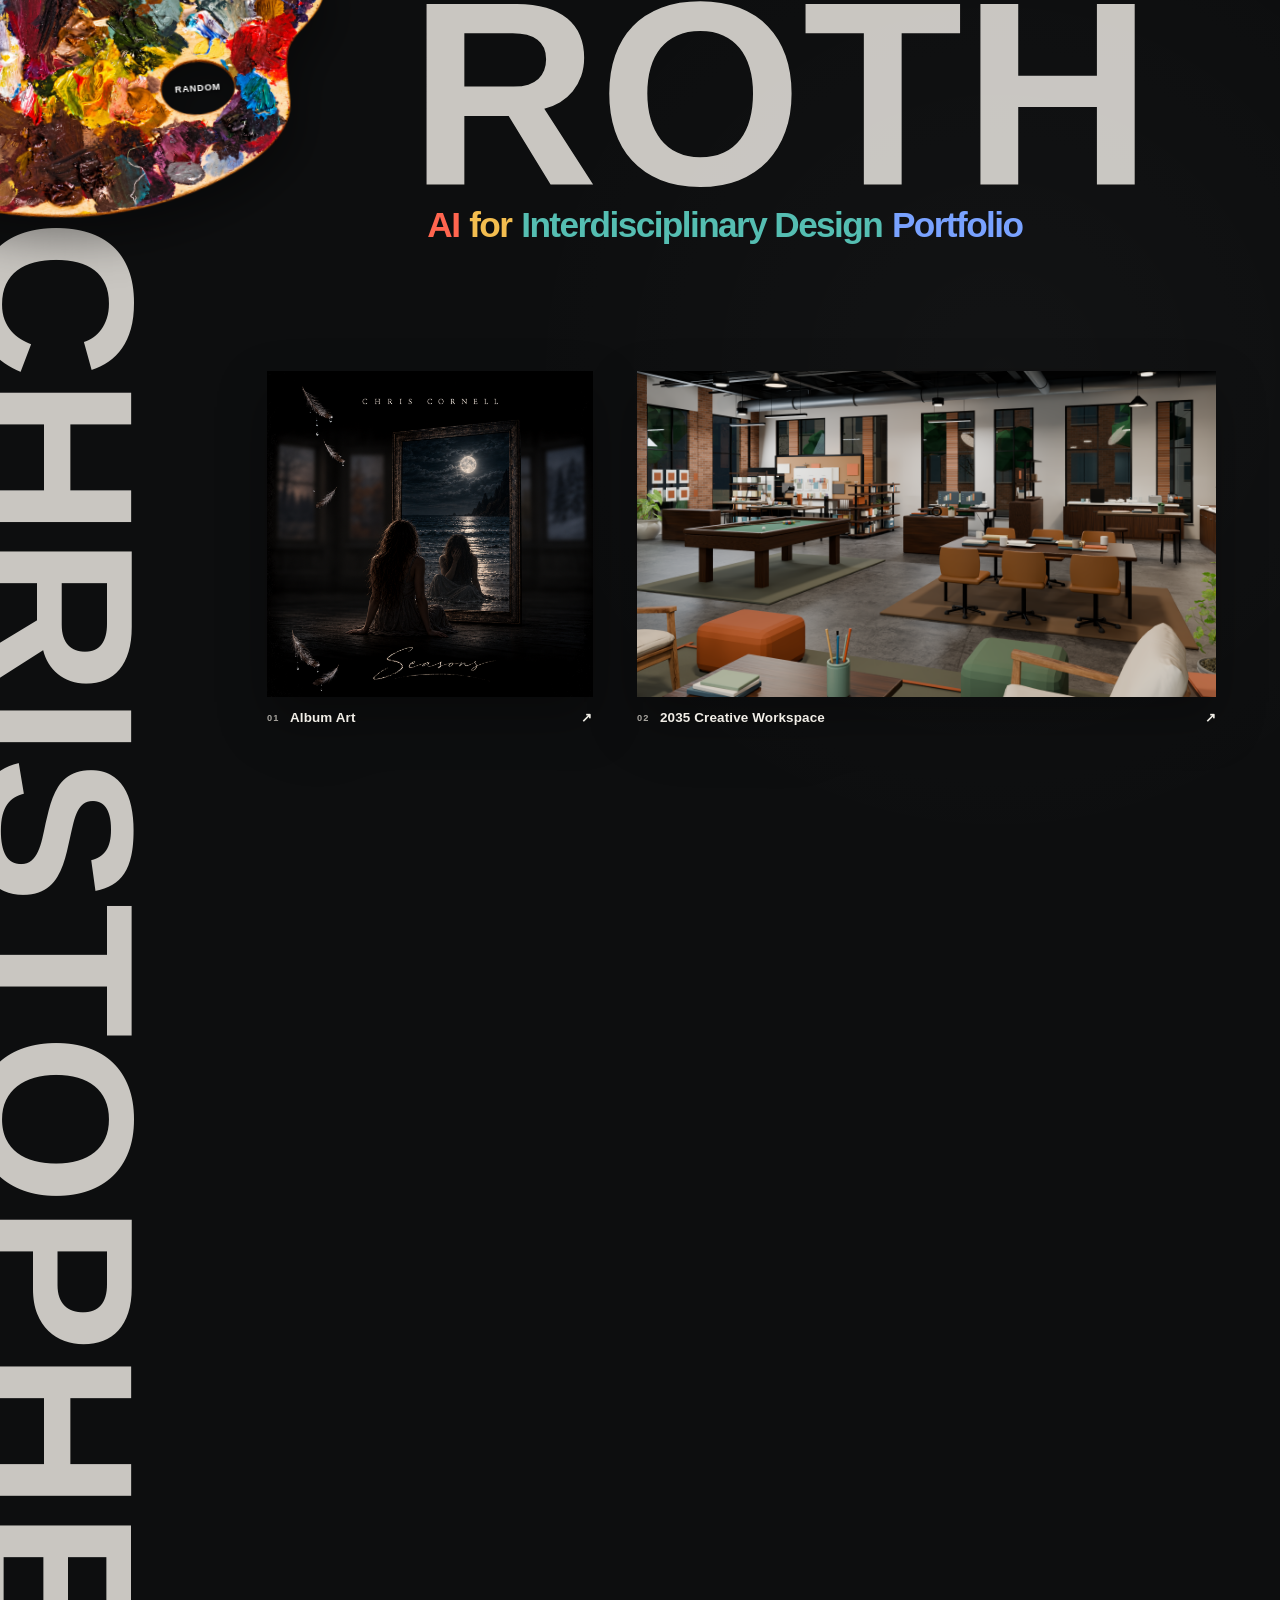
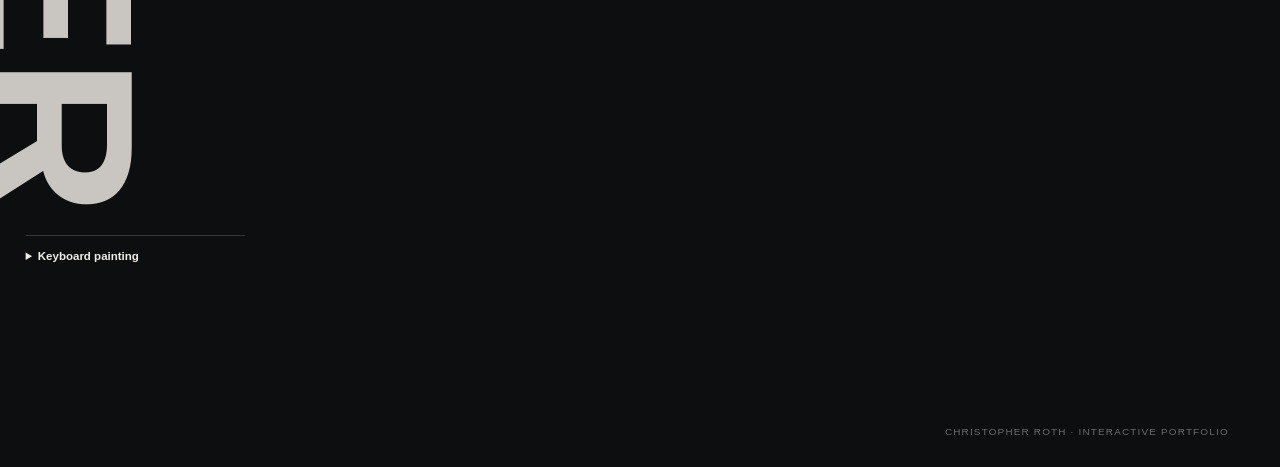
==== index.html @ c1230e6c "Publish AI interdisciplinary design portfolio" ====
<!doctype html>
<html lang="en">
<head>
  <meta charset="utf-8">
  <meta name="viewport" content="width=device-width, initial-scale=1">
  <meta name="description" content="AI for Interdisciplinary Design Portfolio — an interactive portfolio by Christopher Roth.">
  <title>AI for Interdisciplinary Design Portfolio</title>
  <link rel="stylesheet" href="css/style.css">
</head>
<body class="home-page home-redesign">
  <a class="skip-link" href="#main-content">Skip to main content</a>

  <main id="main-content" class="home-composition">
    <section class="painting-stage" aria-labelledby="page-title">
      <canvas id="paint-canvas" width="1440" height="960" tabindex="-1" aria-hidden="true"></canvas>
      <div
        id="paint-surface"
        class="paint-hit-region"
        tabindex="0"
        role="application"
        aria-label="Unified painting surface for ROTH and CHRISTOPHER"
        aria-describedby="paint-instructions"
      ></div>

      <aside class="corner-palette" aria-labelledby="palette-title">
        <h2 class="sr-only" id="palette-title">Artist's palette</h2>
        <div class="palette-board" role="group" aria-label="Sample a paint color directly from the palette photograph">
          <img class="palette-photo" src="assets/palette/photographic-palette.png" width="1536" height="1024" alt="Paint-covered artist's palette used as an interactive color picker" role="button" tabindex="0" aria-label="Click a painted area to select its exact RGB color">
          <span class="palette-sample-marker" aria-hidden="true"></span>
          <button class="random-paint palette-random-hit" type="button" data-color="random" aria-label="Random paint color, key R" aria-pressed="false"><span aria-hidden="true">Random</span></button>
        </div>
      </aside>

      <h1 id="page-title" class="composition-title">
        <span class="title-ai">AI</span>
        <span class="title-for">for</span>
        <span class="title-discipline">Interdisciplinary Design</span>
        <span class="title-portfolio">Portfolio</span>
      </h1>

      <div class="home-content">
        <nav class="home-projects" aria-label="Portfolio projects">
          <a class="home-project album-project tilt-card" href="album.html">
            <span class="home-project-image album-image">
              <img src="aLbum_cover.png" width="1254" height="1254" alt="Seasons of Solitude album cover showing a solitary figure facing a moonlit reflection">
            </span>
            <span class="home-project-label"><small>01</small> Album Art <i aria-hidden="true">↗</i></span>
          </a>

          <a class="home-project workspace-project tilt-card" href="workspace.html">
            <span class="home-project-image workspace-image">
              <img src="wOrkspace_Commons.png" width="2560" height="1440" alt="Rendering of an adaptable 2035 creative workspace commons" loading="lazy">
            </span>
            <span class="home-project-label"><small>02</small> 2035 Creative Workspace <i aria-hidden="true">↗</i></span>
          </a>
        </nav>

      </div>

      <details class="shortcut-guide name-shortcut-guide" id="paint-instructions">
        <summary>Keyboard painting</summary>
        <p>Click the palette photograph to sample its exact color. Focus the painting area, use the arrows to move, Space or Enter to splatter, and Shift + Arrow to brush. R selects Random; [ and ] change size; Delete resets; Escape exits.</p>
      </details>

      <p id="paint-status" class="sr-only" aria-live="polite"></p>
      <p class="home-credit">Christopher Roth · Interactive portfolio</p>
    </section>
  </main>

  <script src="js/palette-color-map.js" defer></script>
  <script src="js/painting.js" defer></script>
  <script src="js/main.js" defer></script>
</body>
</html>
---- css/style.css ----
:root {
  color-scheme: dark;
  --bg: #0f1011;
  --surface: #17191b;
  --surface-soft: #1e2022;
  --ink: #f1eee7;
  --muted: #a6a39d;
  --line: rgba(241, 238, 231, 0.18);
  --accent: #d6a86a;
  --focus: #ffd166;
  --coral: #ff654f;
  --gold: #f3bd4f;
  --teal: #55beb2;
  --blue: #79a2ff;
  --wrap: min(1440px, calc(100% - 64px));
  --serif: Georgia, "Times New Roman", serif;
  --sans: Inter, "Helvetica Neue", Helvetica, Arial, sans-serif;
}

*,
*::before,
*::after {
  box-sizing: border-box;
}

html {
  background: var(--bg);
  scroll-behavior: smooth;
}

body {
  min-width: 0;
  margin: 0;
  overflow-x: hidden;
  background:
    radial-gradient(circle at 88% -10%, rgba(170, 113, 59, 0.12), transparent 31rem),
    var(--bg);
  color: var(--ink);
  font-family: var(--sans);
  font-size: 16px;
  line-height: 1.55;
  text-rendering: optimizeLegibility;
}

img,
video,
canvas {
  display: block;
  max-width: 100%;
}

button,
input {
  font: inherit;
}

button,
a {
  -webkit-tap-highlight-color: transparent;
}

a {
  color: inherit;
  text-decoration: none;
}

p,
h1,
h2,
figure {
  margin-top: 0;
}

button:focus-visible,
a:focus-visible,
input:focus-visible,
canvas:focus-visible,
summary:focus-visible {
  outline: 3px solid var(--focus);
  outline-offset: 4px;
}

.wrap {
  width: var(--wrap);
  margin-inline: auto;
}

.sr-only {
  position: absolute !important;
  width: 1px !important;
  height: 1px !important;
  padding: 0 !important;
  margin: -1px !important;
  overflow: hidden !important;
  clip: rect(0, 0, 0, 0) !important;
  white-space: nowrap !important;
  border: 0 !important;
}

.skip-link {
  position: fixed;
  z-index: 100;
  top: 1rem;
  left: 1rem;
  padding: 0.7rem 1rem;
  transform: translateY(-180%);
  background: var(--ink);
  color: var(--bg);
  font-weight: 800;
}

.skip-link:focus {
  transform: translateY(0);
}

.site-header {
  min-height: 92px;
  display: flex;
  align-items: center;
  justify-content: space-between;
  gap: 1.5rem;
  border-bottom: 1px solid var(--line);
}

.site-mark,
.palette-home {
  display: inline-flex;
  align-items: center;
  gap: 0.8rem;
  font-size: 0.75rem;
  font-weight: 750;
  letter-spacing: 0.12em;
  text-transform: uppercase;
}

.site-mark-dot {
  width: 0.7rem;
  height: 0.7rem;
  border-radius: 50%;
  background: var(--accent);
  box-shadow: 0 0 0 4px rgba(214, 168, 106, 0.12);
}

.header-note {
  color: var(--muted);
  font-size: 0.72rem;
  letter-spacing: 0.12em;
  text-transform: uppercase;
}

.eyebrow {
  margin-bottom: 0.9rem;
  color: var(--accent);
  font-size: 0.72rem;
  font-weight: 800;
  letter-spacing: 0.18em;
  text-transform: uppercase;
}

.hero {
  padding-block: clamp(4.5rem, 9vw, 9rem) clamp(6rem, 11vw, 10rem);
}

.hero-intro {
  max-width: 980px;
  margin-bottom: clamp(4rem, 8vw, 7rem);
}

.hero h1,
.project-intro h1 {
  margin-bottom: 1.5rem;
  font-size: clamp(2.75rem, 7vw, 7.6rem);
  font-weight: 800;
  letter-spacing: -0.065em;
  line-height: 0.89;
}

.hero h1 br {
  display: block;
}

.hero-copy {
  max-width: 42rem;
  margin-bottom: 0;
  color: var(--muted);
  font-size: clamp(1rem, 1.5vw, 1.25rem);
}

.paint-shell {
  display: grid;
  grid-template-columns: minmax(0, 1fr) minmax(280px, 340px);
  gap: clamp(2.5rem, 5vw, 6rem);
  align-items: start;
}

.paint-column,
.palette-panel {
  min-width: 0;
}

.paint-frame {
  position: relative;
  overflow: hidden;
  border: 1px solid var(--line);
  background: #111315;
  box-shadow: 0 30px 70px rgba(0, 0, 0, 0.24);
}

#paint-canvas {
  width: 100%;
  height: clamp(430px, 54vw, 720px);
  cursor: crosshair;
  touch-action: none;
}

.canvas-cue {
  position: absolute;
  right: 1rem;
  bottom: 0.8rem;
  color: rgba(241, 238, 231, 0.48);
  font-size: 0.62rem;
  font-weight: 700;
  letter-spacing: 0.16em;
  pointer-events: none;
  text-transform: uppercase;
}

.painting-controls {
  display: flex;
  flex-wrap: wrap;
  align-items: center;
  justify-content: space-between;
  gap: 0.85rem 1.25rem;
  padding: 1rem 0;
  border-bottom: 1px solid var(--line);
}

.tool-group,
.action-group {
  display: flex;
  flex-wrap: wrap;
  gap: 0.5rem;
}

.control-button,
.text-button,
.save-button {
  min-height: 42px;
  border: 1px solid var(--line);
  border-radius: 999px;
  padding: 0.55rem 1rem;
  background: transparent;
  color: var(--ink);
  cursor: pointer;
  font-size: 0.74rem;
  font-weight: 760;
  letter-spacing: 0.07em;
  text-transform: uppercase;
  transition: background-color 180ms ease, color 180ms ease, border-color 180ms ease, transform 180ms ease;
}

.control-button:hover,
.control-button.is-active,
.save-button {
  border-color: var(--ink);
  background: var(--ink);
  color: var(--bg);
}

.text-button:hover,
.save-button:hover {
  transform: translateY(-1px);
}

.size-control {
  display: grid;
  grid-template-columns: auto minmax(80px, 130px) 2ch;
  gap: 0.65rem;
  align-items: center;
  color: var(--muted);
  font-size: 0.75rem;
  font-weight: 700;
  letter-spacing: 0.08em;
  text-transform: uppercase;
}

.size-control input {
  width: 100%;
  accent-color: var(--accent);
}

.size-control output {
  color: var(--ink);
  font-variant-numeric: tabular-nums;
}

.shortcut-guide {
  margin-top: 1rem;
  color: var(--muted);
  font-size: 0.82rem;
}

.shortcut-guide summary {
  width: fit-content;
  color: var(--ink);
  cursor: pointer;
  font-weight: 700;
}

.shortcut-guide p {
  max-width: 58rem;
  margin: 0.75rem 0 0;
}

.palette-panel {
  position: sticky;
  top: 1.5rem;
}

.palette-heading h2,
.section-heading h2 {
  margin-bottom: 1.6rem;
  font-size: clamp(1.65rem, 3vw, 3rem);
  letter-spacing: -0.04em;
  line-height: 1;
}

.palette-board {
  position: relative;
  width: min(100%, 330px);
  aspect-ratio: 1.28;
  isolation: isolate;
  overflow: hidden;
  border: 1px solid rgba(255, 255, 255, 0.08);
  border-radius: 45% 52% 48% 42% / 52% 48% 57% 43%;
  background:
    radial-gradient(circle at 35% 25%, rgba(255, 255, 255, 0.16), transparent 32%),
    repeating-linear-gradient(19deg, rgba(55, 31, 13, 0.1) 0 1px, transparent 1px 8px),
    linear-gradient(135deg, #ad7645, #6f4325 72%);
  box-shadow: inset -18px -20px 38px rgba(40, 18, 5, 0.38), 0 28px 60px rgba(0, 0, 0, 0.28);
  transform: rotate(-2deg);
}

.palette-board::after {
  content: "";
  position: absolute;
  z-index: -1;
  inset: 0;
  background: linear-gradient(110deg, transparent 28%, rgba(255, 255, 255, 0.055) 42%, transparent 57%);
}

.palette-hole {
  position: absolute;
  top: 12%;
  left: 10%;
  width: 18%;
  aspect-ratio: 0.78;
  border: 4px solid rgba(52, 27, 11, 0.48);
  border-radius: 50%;
  background: var(--bg);
  box-shadow: inset 6px 5px 10px rgba(0, 0, 0, 0.54);
}

.paint-blob {
  position: absolute;
  top: var(--y);
  left: var(--x);
  width: 42px;
  height: 33px;
  transform: translate(-50%, -50%) rotate(-5deg);
  border: 2px solid transparent;
  border-radius: 52% 44% 48% 42%;
  background:
    radial-gradient(circle at 38% 28%, rgba(255, 255, 255, 0.48), transparent 24%),
    var(--paint);
  box-shadow: inset -5px -5px 8px rgba(0, 0, 0, 0.24), 0 6px 10px rgba(0, 0, 0, 0.22);
  cursor: pointer;
  transition: transform 150ms ease, border-color 150ms ease, box-shadow 150ms ease;
}

.paint-blob:nth-of-type(even) {
  transform: translate(-50%, -50%) rotate(8deg);
}

.paint-blob:hover,
.paint-blob.is-active {
  transform: translate(-50%, -50%) rotate(0) scale(1.16);
  border-color: var(--ink);
  box-shadow: 0 0 0 3px rgba(15, 16, 17, 0.74), 0 8px 14px rgba(0, 0, 0, 0.3);
}

.random-paint {
  position: absolute;
  left: 48%;
  top: 47%;
  display: flex;
  align-items: center;
  gap: 0.45rem;
  border: 1px solid rgba(255, 255, 255, 0.32);
  border-radius: 999px;
  padding: 0.5rem 0.7rem;
  background: rgba(19, 14, 10, 0.42);
  color: #fff8eb;
  cursor: pointer;
  font-size: 0.64rem;
  font-weight: 800;
  letter-spacing: 0.1em;
  text-transform: uppercase;
}

.random-paint span {
  width: 0.85rem;
  height: 0.85rem;
  border-radius: 50%;
  background: conic-gradient(#ef476f, #ffd166, #79c267, #4da3ff, #9b6ee8, #ef476f);
}

.random-paint.is-active {
  outline: 2px solid var(--ink);
  outline-offset: 3px;
}

.palette-caption {
  max-width: 310px;
  margin: 1.35rem 0 0;
  color: var(--muted);
  font-size: 0.78rem;
}

.projects {
  padding-bottom: clamp(7rem, 12vw, 12rem);
}

.section-heading {
  max-width: 760px;
  margin-bottom: clamp(2.25rem, 5vw, 4.5rem);
}

.project-grid {
  display: grid;
  grid-template-columns: repeat(2, minmax(0, 1fr));
  gap: clamp(1.5rem, 4vw, 4rem);
}

.project-card,
.feature-art,
.supporting-art,
.workspace-still {
  --rx: 0deg;
  --ry: 0deg;
  --lift: 1;
  --shadow-x: 0px;
  --shadow-y: 20px;
  display: block;
  min-width: 0;
  transform: perspective(1100px) rotateX(var(--rx)) rotateY(var(--ry)) scale(var(--lift));
  transform-style: preserve-3d;
  transition: transform 260ms cubic-bezier(.2, .75, .2, 1), filter 260ms ease;
  filter: drop-shadow(var(--shadow-x) var(--shadow-y) 24px rgba(0, 0, 0, 0.28));
  will-change: transform;
}

.project-image-wrap {
  display: block;
  overflow: hidden;
  aspect-ratio: 1;
  background: var(--surface);
}

.project-image-wrap.landscape {
  aspect-ratio: 1;
}

.project-image-wrap img {
  width: 100%;
  height: 100%;
  object-fit: cover;
  transition: transform 500ms cubic-bezier(.2, .75, .2, 1);
}

.project-image-wrap.landscape img {
  object-position: center;
}

.project-card:hover .project-image-wrap img {
  transform: scale(1.018);
}

.project-meta {
  display: flex;
  align-items: center;
  justify-content: space-between;
  gap: 1rem;
  padding: 1rem 0;
  border-bottom: 1px solid var(--line);
  font-size: clamp(1rem, 1.6vw, 1.35rem);
  font-weight: 680;
}

.project-meta small {
  margin-right: 0.8rem;
  color: var(--muted);
  font-size: 0.62rem;
  letter-spacing: 0.12em;
}

.project-arrow {
  transition: transform 180ms ease;
}

.project-card:hover .project-arrow {
  transform: translate(3px, -3px);
}

.site-footer {
  min-height: 130px;
  display: flex;
  align-items: center;
  justify-content: space-between;
  gap: 1rem;
  border-top: 1px solid var(--line);
  color: var(--muted);
  font-size: 0.72rem;
  letter-spacing: 0.06em;
}

.site-footer p {
  margin: 0;
}

.site-footer a {
  color: var(--ink);
}

/* Project pages */

.mini-palette {
  position: relative;
  display: inline-block;
  width: 38px;
  height: 29px;
  transform: rotate(-8deg);
  border-radius: 48% 55% 46% 50%;
  background: #97623a;
  box-shadow: inset -5px -4px 8px rgba(0, 0, 0, 0.25);
}

.mini-palette::before {
  content: "";
  position: absolute;
  top: 5px;
  left: 5px;
  width: 8px;
  height: 10px;
  border-radius: 50%;
  background: var(--bg);
}

.mini-palette i {
  position: absolute;
  width: 6px;
  height: 6px;
  border-radius: 50%;
}

.mini-palette i:nth-child(1) { top: 5px; left: 18px; background: #ef476f; }
.mini-palette i:nth-child(2) { top: 7px; right: 5px; background: #ffd166; }
.mini-palette i:nth-child(3) { bottom: 5px; right: 8px; background: #4da3ff; }
.mini-palette i:nth-child(4) { bottom: 5px; left: 14px; background: #79c267; }

.project-main {
  padding-block: clamp(4.5rem, 9vw, 9rem) clamp(5rem, 9vw, 8rem);
}

.project-intro {
  display: grid;
  grid-template-columns: minmax(0, 1.08fr) minmax(280px, 0.92fr);
  gap: clamp(2rem, 6vw, 7rem);
  align-items: end;
  margin-bottom: clamp(4rem, 9vw, 9rem);
}

.project-intro h1 {
  margin-bottom: 0;
  font-size: clamp(3rem, 7vw, 7.2rem);
}

.project-intro h1 em {
  font-family: var(--serif);
  font-weight: 400;
  letter-spacing: -0.04em;
}

.project-description {
  max-width: 43rem;
  color: var(--muted);
  font-size: clamp(1rem, 1.3vw, 1.16rem);
}

.project-description p:last-child {
  margin-bottom: 0;
}

.feature-art {
  width: min(100%, 1080px);
  margin: 0 auto clamp(7rem, 12vw, 12rem);
}

.feature-art img {
  width: 100%;
  height: auto;
}

.feature-art figcaption,
.supporting-art figcaption,
.workspace-still figcaption {
  padding-top: 0.8rem;
  color: var(--muted);
  font-size: 0.72rem;
  letter-spacing: 0.08em;
  text-transform: uppercase;
}

.artifact-section,
.workspace-gallery,
.video-section {
  margin-bottom: clamp(6rem, 11vw, 11rem);
}

.section-heading.compact {
  margin-bottom: clamp(2rem, 4vw, 3rem);
}

.artifact-grid {
  display: grid;
  grid-template-columns: repeat(2, minmax(0, 1fr));
  gap: clamp(1.5rem, 4vw, 4rem);
}

.supporting-art,
.workspace-still {
  margin: 0;
}

.supporting-art img,
.workspace-still img {
  width: 100%;
  height: auto;
}

.video-frame {
  overflow: hidden;
  border: 1px solid var(--line);
  background: #000;
  box-shadow: 0 40px 90px rgba(0, 0, 0, 0.36);
}

.video-frame video {
  width: 100%;
  height: auto;
  aspect-ratio: 16 / 9;
  background: #000;
}

.media-note {
  margin-top: 1rem;
  color: var(--muted);
  font-size: 0.78rem;
}

.workspace-grid {
  display: grid;
  grid-template-columns: repeat(2, minmax(0, 1fr));
  gap: clamp(1.5rem, 4vw, 4rem);
}

.workspace-still.contact-sheet {
  grid-column: 1 / -1;
  width: min(100%, 1080px);
  margin-inline: auto;
}

.project-next {
  display: flex;
  align-items: center;
  justify-content: space-between;
  gap: 1.5rem;
  padding-top: 2rem;
  border-top: 1px solid var(--line);
  font-size: clamp(0.9rem, 1.5vw, 1.15rem);
}

.project-next a {
  text-decoration: underline;
  text-decoration-color: transparent;
  text-underline-offset: 0.35em;
  transition: text-decoration-color 160ms ease;
}

.project-next a:hover {
  text-decoration-color: var(--accent);
}

@media (max-width: 980px) {
  :root {
    --wrap: min(100% - 40px, 1440px);
  }

  .paint-shell {
    grid-template-columns: 1fr;
  }

  .palette-panel {
    position: static;
    display: grid;
    grid-template-columns: minmax(0, 330px) minmax(220px, 1fr);
    gap: 2rem;
    align-items: center;
  }

  .palette-heading {
    grid-column: 1 / -1;
  }

  .palette-caption {
    max-width: 30rem;
  }

  .project-intro {
    grid-template-columns: 1fr;
    align-items: start;
  }
}

@media (max-width: 720px) {
  :root {
    --wrap: calc(100% - 32px);
  }

  .site-header {
    min-height: 76px;
  }

  .site-mark {
    max-width: 70%;
  }

  .header-note {
    text-align: right;
  }

  .hero {
    padding-top: 4rem;
  }

  .hero h1,
  .project-intro h1 {
    letter-spacing: -0.052em;
  }

  .hero h1 br {
    display: none;
  }

  #paint-canvas {
    height: clamp(450px, 132vw, 570px);
  }

  .painting-controls {
    align-items: stretch;
  }

  .size-control {
    order: 3;
    width: 100%;
    grid-template-columns: auto 1fr 2ch;
  }

  .palette-panel {
    display: block;
  }

  .palette-board {
    width: min(100%, 340px);
    margin-inline: auto;
  }

  .palette-caption {
    margin-inline: auto;
  }

  .project-grid,
  .artifact-grid,
  .workspace-grid {
    grid-template-columns: 1fr;
  }

  .workspace-still.contact-sheet {
    grid-column: auto;
  }

  .project-image-wrap,
  .project-image-wrap.landscape {
    aspect-ratio: 4 / 3;
  }

  .project-image-wrap:first-child img {
    object-position: center;
  }

  .project-card:first-child .project-image-wrap {
    aspect-ratio: 1;
  }

  .site-footer,
  .project-next {
    align-items: flex-start;
    flex-direction: column;
    justify-content: center;
  }

  .project-next a:last-child {
    align-self: flex-end;
    text-align: right;
  }
}

@media (max-width: 420px) {
  :root {
    --wrap: calc(100% - 24px);
  }

  body {
    font-size: 15px;
  }

  .site-header {
    gap: 0.75rem;
  }

  .site-mark {
    max-width: 64%;
    gap: 0.55rem;
    font-size: 0.64rem;
    line-height: 1.25;
  }

  .header-note {
    max-width: 34%;
    font-size: 0.58rem;
    line-height: 1.25;
  }

  .hero {
    padding-top: 3.25rem;
  }

  .hero-intro {
    margin-bottom: 3.25rem;
  }

  .hero h1 {
    font-size: clamp(2.42rem, 13vw, 3.35rem);
    line-height: 0.93;
  }

  #paint-canvas {
    height: 478px;
  }

  .painting-controls {
    gap: 0.75rem;
  }

  .control-button,
  .text-button,
  .save-button {
    min-height: 40px;
    padding-inline: 0.82rem;
    font-size: 0.66rem;
  }

  .action-group {
    margin-left: auto;
  }

  .palette-board {
    transform: rotate(-1deg);
  }

  .paint-blob {
    width: 39px;
    height: 31px;
  }

  .random-paint {
    left: 47%;
    padding: 0.45rem 0.6rem;
  }

  .project-main {
    padding-top: 4rem;
  }

  .project-intro h1 {
    font-size: clamp(2.6rem, 14vw, 3.6rem);
  }
}

@media (prefers-reduced-motion: reduce) {
  html {
    scroll-behavior: auto;
  }

  *,
  *::before,
  *::after {
    animation-duration: 0.01ms !important;
    animation-iteration-count: 1 !important;
    scroll-behavior: auto !important;
    transition-duration: 0.01ms !important;
  }

  .project-card,
  .feature-art,
  .supporting-art,
  .workspace-still {
    transform: none !important;
  }
}

/* Homepage composition redesign */

.home-redesign {
  background:
    radial-gradient(circle at 78% 18%, rgba(255, 255, 255, 0.025), transparent 31rem),
    #0d0e0f;
}

.home-composition {
  width: 100%;
  min-width: 0;
}

.painting-stage {
  position: relative;
  min-height: 980px;
  overflow: visible;
  isolation: isolate;
}

.home-redesign #paint-canvas {
  position: absolute;
  z-index: 1;
  inset: 0;
  width: 100%;
  height: 100%;
  pointer-events: none;
}

.paint-hit-region {
  position: absolute;
  z-index: 2;
  inset: 0;
  clip-path: polygon(0 0, 100% 0, 100% 27%, var(--paint-column-width, 340px) 27%, var(--paint-column-width, 340px) 100%, 0 100%);
  cursor: crosshair;
  touch-action: none;
}

.paint-hit-region:focus-visible {
  outline: 2px solid var(--focus);
  outline-offset: -5px;
}

.composition-title {
  position: absolute;
  z-index: 3;
  top: clamp(188px, 17vw, 254px);
  left: clamp(190px, 17vw, 280px);
  width: min(68vw, 760px);
  margin: 0;
  color: rgba(241, 238, 231, 0.78);
  font-size: clamp(0.86rem, 1.25vw, 1.16rem);
  font-weight: 620;
  letter-spacing: 0.015em;
  line-height: 1.25;
  pointer-events: none;
}

.corner-palette {
  position: absolute;
  z-index: 7;
  top: -112px;
  left: -104px;
  width: 390px;
  height: 370px;
  pointer-events: none;
}

.corner-palette .palette-board {
  position: relative;
  width: 100%;
  height: 100%;
  aspect-ratio: auto;
  overflow: visible;
  border: 0;
  border-radius: 0;
  background: transparent;
  box-shadow: none;
  transform: rotate(-8deg);
  isolation: isolate;
  pointer-events: none;
}

.corner-palette .palette-board::before,
.corner-palette .palette-board::after {
  content: "";
  position: absolute;
  inset: 7% 4% 3% 5%;
  clip-path: polygon(12% 8%, 34% 2%, 48% 13%, 58% 3%, 77% 4%, 92% 20%, 98% 43%, 95% 70%, 81% 92%, 57% 99%, 30% 94%, 10% 77%, 1% 54%, 2% 29%);
  border-radius: 48% 45% 51% 46% / 45% 42% 53% 56%;
  pointer-events: none;
}

.corner-palette .palette-board::before {
  z-index: -2;
  background:
    radial-gradient(circle at 32% 22%, rgba(255, 236, 197, 0.28), transparent 24%),
    linear-gradient(125deg, #d89b58 0%, #b9783e 45%, #8d542d 100%);
  box-shadow:
    inset -20px -24px 34px rgba(65, 31, 12, 0.28),
    inset 11px 9px 18px rgba(255, 224, 177, 0.13),
    0 28px 48px rgba(0, 0, 0, 0.32);
}

.corner-palette .palette-board::after {
  z-index: -1;
  opacity: 0.48;
  background:
    repeating-radial-gradient(ellipse at 16% 30%, transparent 0 13px, rgba(84, 45, 20, 0.13) 14px 15px, transparent 16px 24px),
    repeating-linear-gradient(14deg, transparent 0 9px, rgba(80, 42, 19, 0.09) 10px 11px, transparent 12px 21px);
  mix-blend-mode: multiply;
}

.corner-palette .palette-hole {
  position: absolute;
  z-index: 1;
  top: 37%;
  left: 57%;
  width: 14%;
  height: 18%;
  border: 5px solid rgba(102, 57, 27, 0.5);
  border-radius: 50%;
  background: #0d0e0f;
  box-shadow: inset 6px 5px 12px rgba(0, 0, 0, 0.68), 0 2px 2px rgba(255, 226, 179, 0.15);
  transform: rotate(12deg);
  pointer-events: none;
}

.corner-palette .paint-blob {
  position: absolute;
  z-index: 3;
  top: var(--y);
  left: var(--x);
  width: 49px;
  height: 41px;
  min-width: 44px;
  min-height: 40px;
  transform: translate(-50%, -50%) rotate(var(--rot));
  border: 0;
  border-radius: 58% 37% 53% 42% / 48% 57% 36% 55%;
  background:
    radial-gradient(circle at 36% 24%, rgba(255, 255, 255, 0.56), transparent 23%),
    radial-gradient(circle at 67% 72%, rgba(0, 0, 0, 0.24), transparent 42%),
    var(--paint);
  box-shadow:
    inset 3px 2px 5px rgba(255, 255, 255, 0.22),
    inset -7px -6px 9px rgba(0, 0, 0, 0.25),
    1px 5px 8px rgba(54, 26, 11, 0.38);
  cursor: pointer;
  pointer-events: auto;
  transition: transform 150ms ease, filter 150ms ease;
}

.corner-palette .paint-blob::after {
  content: "";
  position: absolute;
  inset: 16% 11% 13% 15%;
  border-radius: 42% 58% 35% 61%;
  background: repeating-linear-gradient(21deg, transparent 0 5px, rgba(255, 255, 255, 0.11) 6px 7px);
  pointer-events: none;
}

.corner-palette .paint-blob:hover,
.corner-palette .paint-blob.is-active {
  transform: translate(-50%, -50%) rotate(var(--rot)) scale(1.15);
  border-color: transparent;
  filter: saturate(1.12) brightness(1.08);
  box-shadow:
    inset 3px 2px 5px rgba(255, 255, 255, 0.24),
    inset -7px -6px 9px rgba(0, 0, 0, 0.25),
    0 0 0 3px #0d0e0f,
    0 0 0 5px rgba(241, 238, 231, 0.9),
    2px 7px 12px rgba(0, 0, 0, 0.48);
}

.corner-palette .dark-blob {
  box-shadow:
    inset 3px 2px 5px rgba(255, 255, 255, 0.16),
    inset -7px -6px 9px rgba(0, 0, 0, 0.48),
    1px 5px 8px rgba(54, 26, 11, 0.42);
}

.corner-palette .random-paint {
  position: absolute;
  z-index: 4;
  top: 63%;
  left: 54%;
  width: 47px;
  height: 41px;
  display: grid;
  place-items: center;
  border: 0;
  border-radius: 44% 58% 38% 63%;
  padding: 0;
  background: conic-gradient(from 30deg, #ef476f, #ffd166, #79c267, #34c6be, #4da3ff, #9b6ee8, #ef476f);
  color: #0d0e0f;
  box-shadow: inset -6px -6px 9px rgba(0, 0, 0, 0.2), 1px 5px 8px rgba(54, 26, 11, 0.34);
  cursor: pointer;
  pointer-events: auto;
  transform: rotate(6deg);
}

.corner-palette .random-paint span {
  width: auto;
  height: auto;
  border-radius: 0;
  background: none;
  font-size: 0.72rem;
  font-weight: 900;
}

.corner-palette .random-paint.is-active,
.corner-palette .random-paint:hover {
  outline: 3px solid var(--ink);
  outline-offset: 3px;
  transform: rotate(6deg) scale(1.12);
}

.home-content {
  position: relative;
  z-index: 4;
  margin-right: clamp(28px, 5vw, 82px);
  margin-left: clamp(150px, 14vw, 236px);
  padding-top: clamp(315px, 27vw, 410px);
  padding-bottom: 150px;
  pointer-events: none;
}

.home-redesign .painting-controls,
.home-projects,
.home-redesign .shortcut-guide {
  pointer-events: auto;
}

.home-redesign .painting-controls {
  width: fit-content;
  max-width: 100%;
  justify-content: flex-start;
  gap: 0.7rem 1rem;
  margin: 0 0 clamp(2rem, 4vw, 4rem);
  padding: 0;
  border: 0;
}

.home-redesign .control-button,
.home-redesign .text-button,
.home-redesign .save-button {
  min-height: 38px;
  padding: 0.46rem 0.86rem;
  border-color: rgba(241, 238, 231, 0.25);
  font-size: 0.65rem;
}

.home-redesign .size-control {
  grid-template-columns: auto minmax(74px, 112px) 2ch;
  font-size: 0.66rem;
}

.home-projects {
  display: grid;
  grid-template-columns: repeat(12, minmax(0, 1fr));
  gap: clamp(20px, 3.5vw, 58px);
  align-items: start;
}

.home-project {
  --rx: 0deg;
  --ry: 0deg;
  --lift: 1;
  --shadow-x: 0px;
  --shadow-y: 18px;
  min-width: 0;
  transform: perspective(1100px) rotateX(var(--rx)) rotateY(var(--ry)) scale(var(--lift));
  transform-style: preserve-3d;
  transition: transform 260ms cubic-bezier(.2, .75, .2, 1), filter 260ms ease;
  filter: drop-shadow(var(--shadow-x) var(--shadow-y) 24px rgba(0, 0, 0, 0.3));
  will-change: transform;
}

.album-project {
  grid-column: 1 / span 5;
}

.workspace-project {
  grid-column: 6 / -1;
  margin-top: clamp(70px, 8vw, 126px);
}

.home-project-image {
  display: block;
  overflow: hidden;
  background: #151719;
}

.album-image {
  aspect-ratio: 1;
}

.workspace-image {
  aspect-ratio: 16 / 9;
}

.home-project-image img {
  width: 100%;
  height: 100%;
  object-fit: cover;
  transition: transform 500ms cubic-bezier(.2, .75, .2, 1);
}

.home-project:hover .home-project-image img {
  transform: scale(1.018);
}

.home-project-label {
  display: flex;
  align-items: center;
  gap: 0.65rem;
  padding-top: 0.72rem;
  font-size: clamp(0.76rem, 1.05vw, 0.96rem);
  font-weight: 680;
  letter-spacing: 0.01em;
}

.home-project-label small {
  color: var(--muted);
  font-size: 0.58rem;
  letter-spacing: 0.12em;
}

.home-project-label i {
  margin-left: auto;
  font-style: normal;
  transition: transform 180ms ease;
}

.home-project:hover .home-project-label i {
  transform: translate(3px, -3px);
}

.home-redesign .shortcut-guide {
  max-width: 580px;
  margin: clamp(3rem, 7vw, 7rem) 0 0;
  font-size: 0.72rem;
}

.home-credit {
  position: absolute;
  z-index: 4;
  right: clamp(20px, 4vw, 64px);
  bottom: 28px;
  margin: 0;
  color: rgba(241, 238, 231, 0.42);
  font-size: 0.62rem;
  letter-spacing: 0.12em;
  text-transform: uppercase;
}

@media (max-width: 900px) {
  .painting-stage {
    min-height: 920px;
  }

  .home-content {
    margin-left: 112px;
    margin-right: 24px;
    padding-top: 290px;
  }

  .composition-title {
    top: 166px;
    left: 150px;
    width: min(66vw, 560px);
  }

  .corner-palette {
    top: -98px;
    left: -96px;
    width: 340px;
    height: 324px;
  }
}

@media (max-width: 720px) {
  .painting-stage {
    min-height: 1080px;
  }

  .paint-hit-region {
    clip-path: polygon(0 0, 100% 0, 100% 21%, var(--paint-column-width, 132px) 21%, var(--paint-column-width, 132px) 100%, 0 100%);
  }

  .corner-palette {
    top: -74px;
    left: -78px;
    width: 260px;
    height: 250px;
  }

  .corner-palette .paint-blob {
    width: 44px;
    height: 38px;
  }

  .corner-palette .random-paint {
    width: 44px;
    height: 38px;
  }

  .composition-title {
    top: 112px;
    left: clamp(126px, 35vw, 142px);
    width: calc(100% - clamp(138px, 38vw, 154px));
    font-size: clamp(0.68rem, 3vw, 0.78rem);
    line-height: 1.25;
  }

  .home-content {
    margin-right: 12px;
    margin-left: 68px;
    padding-top: 236px;
    padding-bottom: 120px;
  }

  .home-redesign .painting-controls {
    width: 100%;
    margin-bottom: 2.2rem;
  }

  .home-redesign .size-control {
    order: 3;
    width: 100%;
  }

  .home-projects {
    grid-template-columns: 1fr;
    gap: 3.2rem;
  }

  .album-project,
  .workspace-project {
    grid-column: 1;
    width: 100%;
    margin-top: 0;
  }

  .album-project {
    max-width: 300px;
  }

  .workspace-project {
    justify-self: end;
  }

  .home-redesign .shortcut-guide {
    margin-top: 3.5rem;
  }

  .home-credit {
    right: 12px;
    bottom: 20px;
    max-width: calc(100% - 84px);
    text-align: right;
  }
}

@media (max-width: 400px) {
  .painting-stage {
    min-height: 1040px;
  }

  .corner-palette {
    left: -82px;
    width: 248px;
    height: 240px;
  }

  .composition-title {
    left: 126px;
    width: calc(100% - 138px);
  }

  .home-content {
    margin-left: 64px;
    padding-top: 228px;
  }

  .home-redesign .control-button,
  .home-redesign .text-button,
  .home-redesign .save-button {
    padding-inline: 0.72rem;
    font-size: 0.61rem;
  }
}

/* Top-edge name alignment and keyboard guide placement */

.home-redesign .name-shortcut-guide {
  position: absolute;
  z-index: 5;
  top: calc(var(--name-end-y, 920px) + 18px);
  left: clamp(18px, 2vw, 30px);
  width: min(300px, calc(var(--paint-column-width, 340px) - 30px));
  max-width: calc(100% - 36px);
  margin: 0;
  padding-top: 0.75rem;
  border-top: 1px solid rgba(241, 238, 231, 0.18);
  font-size: 0.72rem;
  pointer-events: auto;
}

.home-redesign .name-shortcut-guide p {
  max-width: 100%;
  line-height: 1.55;
}

@media (max-width: 720px) {
  .home-redesign .name-shortcut-guide {
    top: calc(var(--name-end-y, 900px) + 14px);
    left: 12px;
    width: calc(var(--paint-column-width, 132px) - 20px);
    max-width: 150px;
    padding-top: 0.58rem;
    font-size: 0.64rem;
  }

  .home-redesign .name-shortcut-guide summary {
    line-height: 1.25;
  }
}

@media (prefers-reduced-motion: reduce) {
  .home-project {
    transform: none !important;
  }
}

/* Photographic palette and alignment correction */

.corner-palette {
  top: -118px;
  left: -176px;
  width: 520px;
  height: 347px;
}

.corner-palette .palette-board {
  transform: rotate(-4deg);
  pointer-events: auto;
}

.corner-palette .palette-board::before,
.corner-palette .palette-board::after,
.corner-palette .palette-hole {
  display: none;
}

.palette-photo {
  position: absolute;
  z-index: 1;
  inset: 0;
  width: 100%;
  height: 100%;
  object-fit: contain;
  filter: drop-shadow(8px 22px 24px rgba(0, 0, 0, 0.42));
  cursor: crosshair;
  pointer-events: auto;
  touch-action: manipulation;
  user-select: none;
}

.palette-photo:focus-visible {
  outline: 3px solid var(--focus);
  outline-offset: -8px;
}

.palette-sample-marker {
  position: absolute;
  z-index: 4;
  width: 24px;
  height: 24px;
  border: 3px solid #fff;
  border-radius: 50%;
  box-shadow: 0 0 0 2px rgba(13, 14, 15, 0.9), 0 4px 10px rgba(0, 0, 0, 0.4);
  opacity: 0;
  pointer-events: none;
  transform: translate(-50%, -50%);
  transition: opacity 120ms ease, transform 120ms ease;
}

.palette-sample-marker.is-visible {
  opacity: 1;
  transform: translate(-50%, -50%) scale(1.05);
}

.corner-palette .palette-hit {
  z-index: 3;
  width: 58px;
  height: 52px;
  min-width: 44px;
  min-height: 44px;
  border: 0;
  border-radius: 55% 38% 52% 42% / 43% 58% 36% 55%;
  background: transparent;
  box-shadow: none;
  transform: translate(-50%, -50%) rotate(var(--rot));
  filter: none;
}

.corner-palette .palette-hit::after {
  display: none;
}

.corner-palette .palette-hit:hover,
.corner-palette .palette-hit.is-active {
  border: 0;
  background: rgba(255, 255, 255, 0.025);
  box-shadow: 0 0 0 2px rgba(13, 14, 15, 0.78), 0 0 0 4px rgba(255, 255, 255, 0.9);
  filter: none;
  transform: translate(-50%, -50%) rotate(var(--rot)) scale(1.04);
}

.corner-palette .palette-hit:focus-visible {
  outline: 3px solid var(--focus);
  outline-offset: 3px;
}

.corner-palette .palette-random-hit {
  z-index: 5;
  top: 61.7%;
  left: 71.4%;
  width: 12.4%;
  height: 13.4%;
  min-width: 0;
  min-height: 0;
  padding: 0;
  border: 0;
  border-radius: 50%;
  background: transparent;
  color: #fff;
  box-shadow: none;
  transform: translate(-50%, -50%);
}

.corner-palette .palette-random-hit span {
  font-size: clamp(0.45rem, 0.72vw, 0.66rem);
  font-weight: 900;
  letter-spacing: 0.08em;
  text-shadow: 0 1px 4px #000;
  text-transform: uppercase;
  transition: color 130ms ease, transform 130ms ease;
}

.corner-palette .palette-random-hit:hover span,
.corner-palette .palette-random-hit.is-active span {
  color: #ffd166;
  transform: scale(1.07);
}

.corner-palette .palette-random-hit:hover,
.corner-palette .palette-random-hit.is-active {
  outline: 0;
  transform: translate(-50%, -50%);
}

.corner-palette .palette-random-hit:focus-visible {
  outline: 2px solid rgba(255, 255, 255, 0.9);
  outline-offset: -2px;
}

.composition-title {
  top: clamp(224px, 19.5vw, 286px);
  left: clamp(300px, 23vw, 360px);
  width: min(72vw, 1040px);
  display: flex;
  flex-wrap: wrap;
  align-items: baseline;
  gap: 0.05em 0.28em;
  color: var(--ink);
  font-size: clamp(1.55rem, 2.75vw, 2.85rem);
  font-weight: 790;
  letter-spacing: -0.045em;
  line-height: 1.02;
}

.title-ai { color: #ff654f; }
.title-for { color: #f3bd4f; }
.title-discipline { color: #55beb2; }
.title-portfolio { color: #79a2ff; }

.home-content {
  margin-left: var(--name-content-offset, clamp(310px, 20vw, 360px));
  padding-top: clamp(330px, 29vw, 430px);
}

.home-projects {
  grid-template-columns: minmax(0, 0.5625fr) minmax(0, 1fr);
  gap: clamp(22px, 3.5vw, 56px);
  align-items: start;
}

.album-project,
.workspace-project {
  grid-column: auto;
  width: 100%;
  max-width: none;
  margin-top: 0;
}

.home-project-image,
.album-image,
.workspace-image {
  width: 100%;
  height: auto;
}

.album-image {
  aspect-ratio: 1;
}

.workspace-image {
  aspect-ratio: 16 / 9;
}

.home-project-image img {
  width: 100%;
  height: 100%;
  object-fit: contain;
}

@media (max-width: 900px) {
  .corner-palette {
    top: -92px;
    left: -142px;
    width: 430px;
    height: 287px;
  }

  .composition-title {
    top: 198px;
    left: 300px;
    width: calc(100% - 326px);
    font-size: clamp(1.35rem, 3.4vw, 2rem);
  }

  .home-content {
    margin-left: var(--name-content-offset, 250px);
    padding-top: 318px;
  }
}

@media (max-width: 720px) {
  .corner-palette {
    top: -54px;
    left: -40px;
    width: 250px;
    height: 167px;
  }

  .corner-palette .palette-hit {
    width: 44px;
    height: 44px;
  }

  .corner-palette .palette-random-hit {
    top: 61.7%;
    left: 71.4%;
    width: 15%;
    height: 18%;
    min-width: 40px;
    min-height: 36px;
  }

  .corner-palette .palette-random-hit span {
    font-size: 0.48rem;
  }

  .composition-title {
    top: 112px;
    left: clamp(188px, 50vw, 214px);
    width: calc(100% - clamp(200px, 53vw, 226px));
    display: block;
    font-size: clamp(0.9rem, 4.5vw, 1.08rem);
    line-height: 1.02;
  }

  .composition-title span {
    display: inline;
  }

  .home-content {
    margin-left: var(--name-content-offset, 136px);
    margin-right: 12px;
    padding-top: 252px;
  }

  .home-projects {
    grid-template-columns: 1fr;
    gap: 3rem;
  }

  .album-project,
  .workspace-project {
    grid-column: 1;
  }

  .album-project {
    max-width: 300px;
  }
}

@media (max-width: 400px) {
  .corner-palette {
    top: -45px;
    left: -34px;
    width: 220px;
    height: 147px;
  }

  .composition-title {
    left: clamp(188px, 50vw, 198px);
    width: calc(100% - clamp(200px, 53vw, 210px));
    font-size: 0.9rem;
  }

  .home-content {
    margin-left: var(--name-content-offset, 132px);
    padding-top: 246px;
  }
}

/* Final alignment, static palette sampling, and compact project-page refinement */

.title-ai,
.accent-coral { color: var(--coral); }

.title-for,
.accent-gold { color: var(--gold); }

.title-discipline,
.accent-teal { color: var(--teal); }

.title-portfolio,
.accent-blue { color: var(--blue); }

.composition-title {
  top: var(--headline-title-top, clamp(224px, 19.5vw, 286px));
  left: var(--headline-left, clamp(372px, 27vw, 410px));
  width: calc(100% - var(--headline-left, clamp(372px, 27vw, 410px)) - clamp(18px, 4vw, 64px));
}

.palette-sample-marker {
  width: 26px;
  height: 26px;
  border-width: 3px;
  box-shadow:
    0 0 0 2px rgba(13, 14, 15, 0.96),
    0 5px 13px rgba(0, 0, 0, 0.5);
}

.palette-sample-marker.is-random {
  opacity: 0;
}

.palette-home {
  transition: transform 180ms ease, filter 180ms ease;
}

.palette-home:hover {
  transform: translateY(-2px);
  filter: drop-shadow(0 8px 10px rgba(0, 0, 0, 0.32));
}

.mini-palette-photo {
  width: 62px;
  height: 42px;
  object-fit: contain;
  transform: rotate(-5deg);
  filter: drop-shadow(0 5px 6px rgba(0, 0, 0, 0.38));
}

.project-page .site-header {
  min-height: 76px;
}

.project-page .project-main {
  padding-block: clamp(2.7rem, 5vw, 4.8rem) clamp(3.5rem, 6vw, 5.5rem);
}

.project-page .project-intro {
  gap: clamp(2rem, 4vw, 5rem);
  margin-bottom: clamp(2.7rem, 5vw, 4.8rem);
  align-items: center;
}

.project-page .project-intro h1 {
  font-size: clamp(3rem, 6vw, 6rem);
}

.project-page .feature-art {
  width: min(76vw, 780px);
  margin-bottom: clamp(4rem, 7vw, 6.5rem);
}

.project-page .artifact-section,
.project-page .workspace-gallery,
.project-page .video-section {
  margin-bottom: clamp(4rem, 7vw, 6.5rem);
}

.project-page .section-heading.compact {
  margin-bottom: clamp(1.35rem, 2.5vw, 2.2rem);
}

.workspace-page .video-section > .section-heading,
.workspace-page .video-frame,
.workspace-page .media-note {
  width: min(100%, 1080px);
  margin-inline: auto;
}

.workspace-page .workspace-grid {
  gap: clamp(1.25rem, 2.8vw, 2.75rem);
}

.workspace-page .workspace-still.contact-sheet {
  width: min(100%, 900px);
}

.project-page .project-next {
  padding-top: 1.5rem;
}

.project-page .site-footer {
  min-height: 82px;
}

@media (max-width: 900px) {
  .composition-title {
    top: var(--headline-title-top, 190px);
    left: var(--headline-left, 304px);
    width: calc(100% - var(--headline-left, 304px) - 20px);
  }
}

@media (max-width: 720px) {
  .corner-palette {
    width: 228px;
    height: 152px;
  }

  .composition-title {
    top: var(--headline-title-top, 96px);
    left: var(--headline-left, 184px);
    width: calc(100% - var(--headline-left, 184px) - 10px);
  }

  .project-page .project-main {
    padding-top: 3rem;
  }

  .project-page .project-intro {
    margin-bottom: 3rem;
  }

  .project-page .feature-art {
    width: min(100%, 620px);
    margin-bottom: 4.5rem;
  }

  .mini-palette-photo {
    width: 52px;
    height: 35px;
  }
}

@media (max-width: 400px) {
  .corner-palette {
    left: -32px;
    width: 206px;
    height: 137px;
  }

  .composition-title {
    top: var(--headline-title-top, 92px);
    left: var(--headline-left, 178px);
    width: calc(100% - var(--headline-left, 178px) - 8px);
  }
}
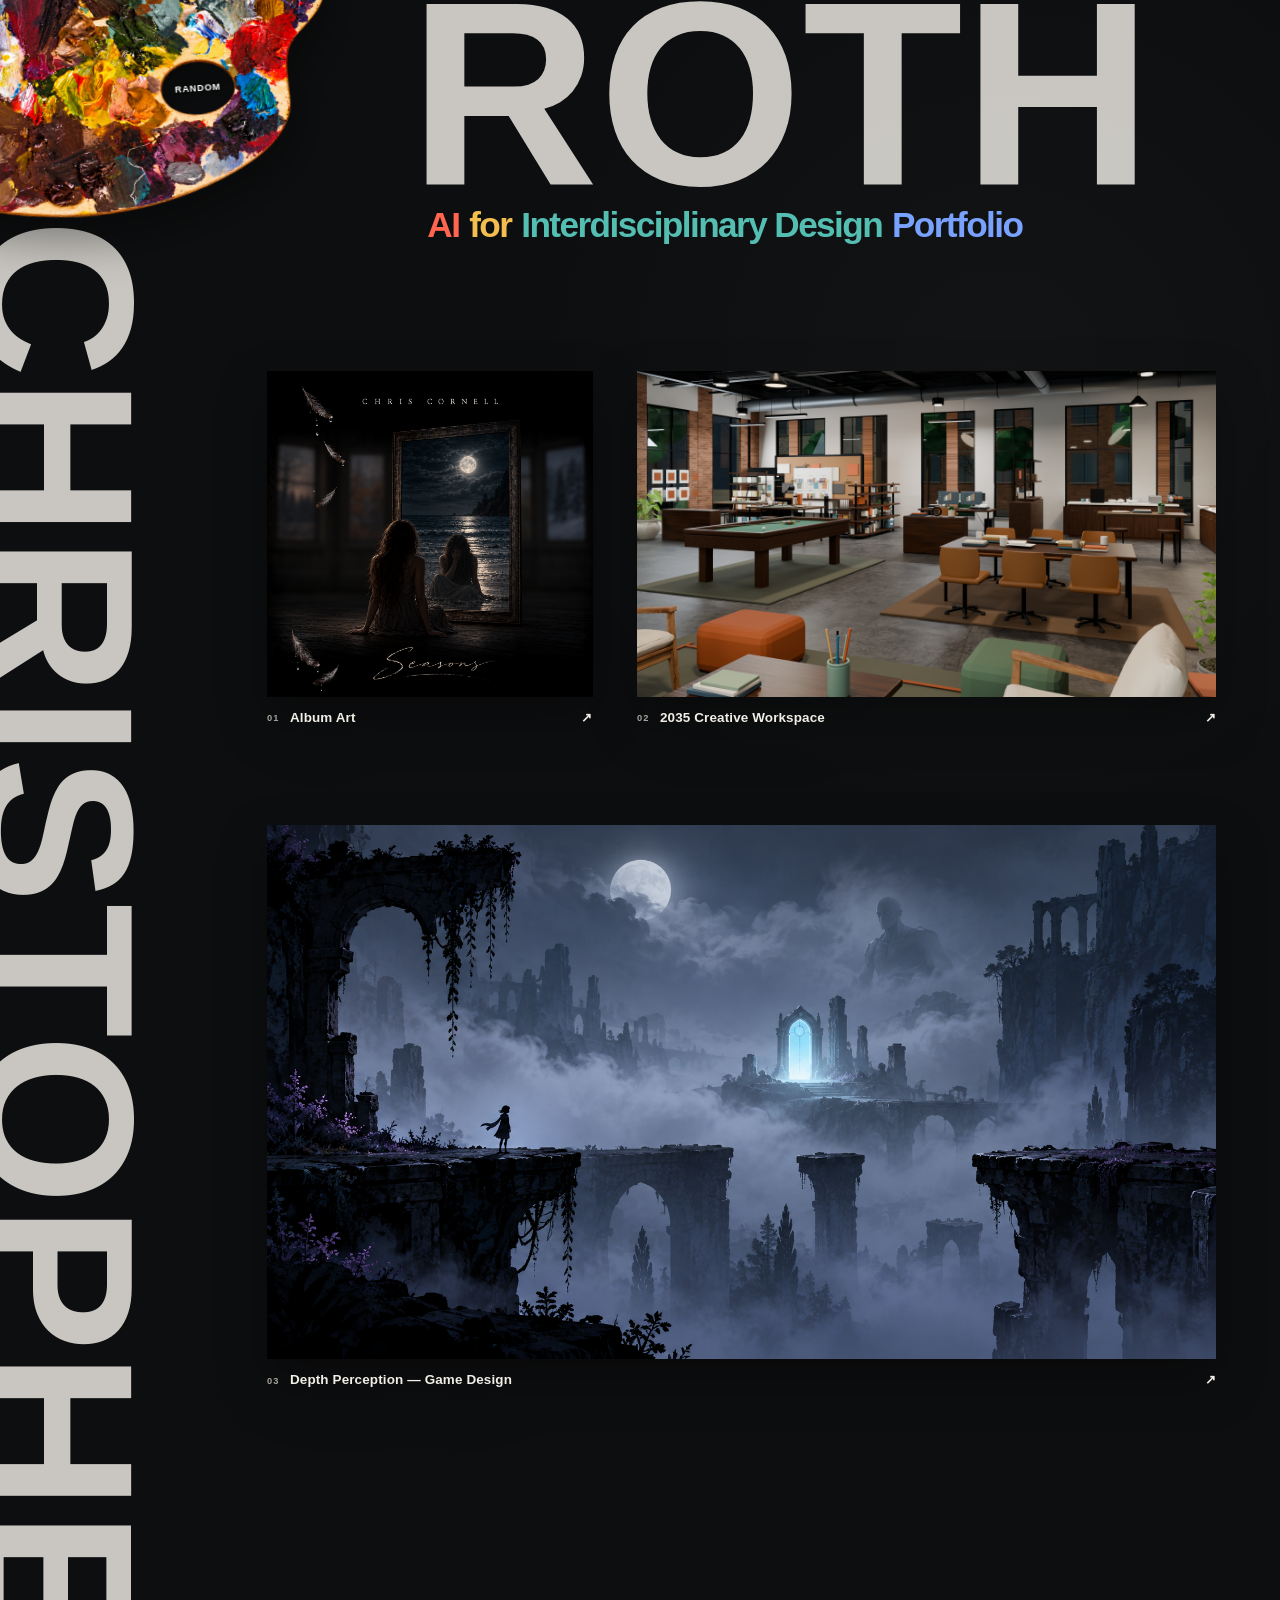
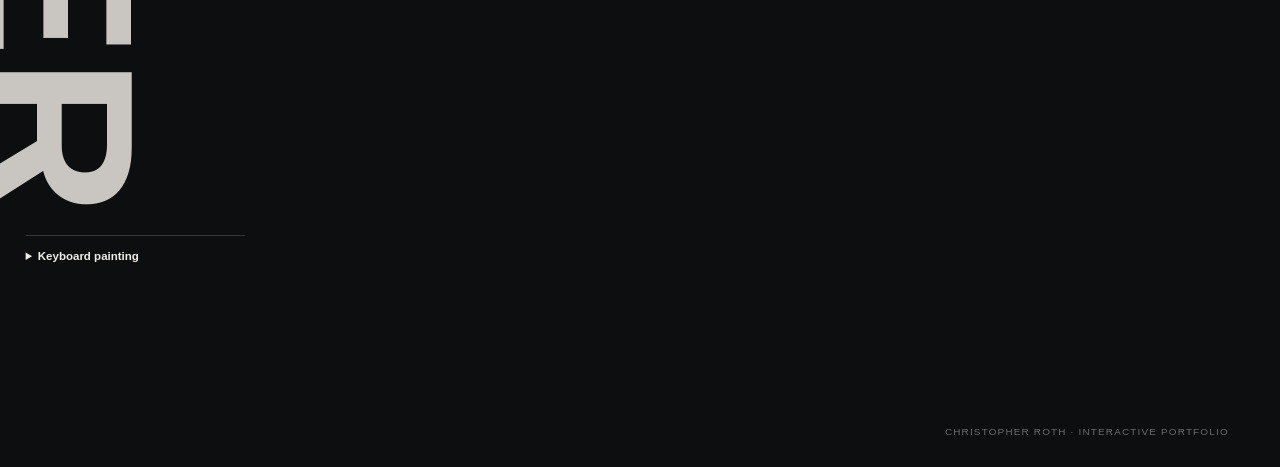
==== commit 329bfe85: "Add Depth Perception showcase" ====
--- a/index.html
+++ b/index.html
@@ -53,6 +53,13 @@
             </span>
             <span class="home-project-label"><small>02</small> 2035 Creative Workspace <i aria-hidden="true">↗</i></span>
           </a>
+
+          <a class="home-project depth-project tilt-card" href="depth-perception.html">
+            <span class="home-project-image depth-image">
+              <img src="assets/depth/depth-perception-hero.png" width="1792" height="1024" alt="A small figure crosses moonlit ruins toward a glowing doorway in the Depth Perception game concept" loading="lazy">
+            </span>
+            <span class="home-project-label"><small>03</small> Depth Perception — Game Design <i aria-hidden="true">↗</i></span>
+          </a>
         </nav>
 
       </div>
--- a/css/style.css
+++ b/css/style.css
@@ -1423,6 +1423,150 @@
   }
 }
 
+/* Depth Perception portfolio integration */
+
+.depth-project {
+  grid-column: 1 / -1;
+  width: min(100%, 980px);
+  margin-top: clamp(1.5rem, 4vw, 4rem);
+  justify-self: center;
+}
+
+.depth-image {
+  aspect-ratio: 16 / 9;
+}
+
+.depth-image img {
+  object-fit: cover;
+}
+
+.depth-page .project-intro {
+  margin-bottom: clamp(3rem, 6vw, 5.5rem);
+}
+
+.project-links {
+  display: flex;
+  flex-wrap: wrap;
+  gap: 0.8rem 1.4rem;
+  align-items: center;
+  margin-top: 1.5rem;
+}
+
+.project-links a,
+.site-embed-toolbar a {
+  text-decoration: underline;
+  text-decoration-color: rgba(241, 238, 231, 0.3);
+  text-underline-offset: 0.32em;
+  transition: color 160ms ease, text-decoration-color 160ms ease;
+}
+
+.project-links a:hover,
+.site-embed-toolbar a:hover {
+  color: var(--gold);
+  text-decoration-color: currentColor;
+}
+
+.project-link-primary {
+  padding: 0.62rem 0.9rem;
+  border: 1px solid rgba(241, 238, 231, 0.24);
+  text-decoration: none !important;
+  font-weight: 760;
+}
+
+.depth-feature {
+  width: min(100%, 1180px);
+  margin: 0 auto clamp(4rem, 8vw, 7rem);
+}
+
+.depth-feature img {
+  width: 100%;
+  aspect-ratio: 16 / 9;
+  object-fit: cover;
+}
+
+.depth-feature figcaption {
+  padding-top: 0.8rem;
+  color: var(--muted);
+  font-size: 0.72rem;
+}
+
+.embedded-project {
+  margin-bottom: clamp(4rem, 8vw, 7rem);
+}
+
+.embed-heading {
+  max-width: 900px;
+}
+
+.embed-heading p:last-child {
+  max-width: 760px;
+  margin-bottom: 0;
+  color: var(--muted);
+}
+
+.site-embed-shell {
+  overflow: hidden;
+  border: 1px solid rgba(241, 238, 231, 0.22);
+  background: #070913;
+  box-shadow: 0 32px 80px rgba(0, 0, 0, 0.38);
+}
+
+.site-embed-toolbar {
+  display: flex;
+  align-items: center;
+  justify-content: space-between;
+  gap: 1rem;
+  min-height: 48px;
+  padding: 0.72rem 1rem;
+  border-bottom: 1px solid rgba(241, 238, 231, 0.14);
+  background: #11151e;
+  color: var(--muted);
+  font-size: 0.72rem;
+  letter-spacing: 0.04em;
+}
+
+.site-embed-toolbar a {
+  color: var(--ink);
+  white-space: nowrap;
+}
+
+.site-embed {
+  display: block;
+  width: 100%;
+  height: clamp(680px, 80vh, 980px);
+  border: 0;
+  background: #070913;
+}
+
+.embed-note {
+  margin: 0.9rem 0 0;
+  color: var(--muted);
+  font-size: 0.72rem;
+}
+
+@media (max-width: 720px) {
+  .depth-project {
+    grid-column: 1;
+    width: 100%;
+    margin-top: 0;
+  }
+
+  .project-links {
+    align-items: flex-start;
+    flex-direction: column;
+  }
+
+  .site-embed-toolbar {
+    align-items: flex-start;
+    flex-direction: column;
+  }
+
+  .site-embed {
+    height: 72vh;
+    min-height: 560px;
+  }
+}
+
 /* Top-edge name alignment and keyboard guide placement */
 
 .home-redesign .name-shortcut-guide {
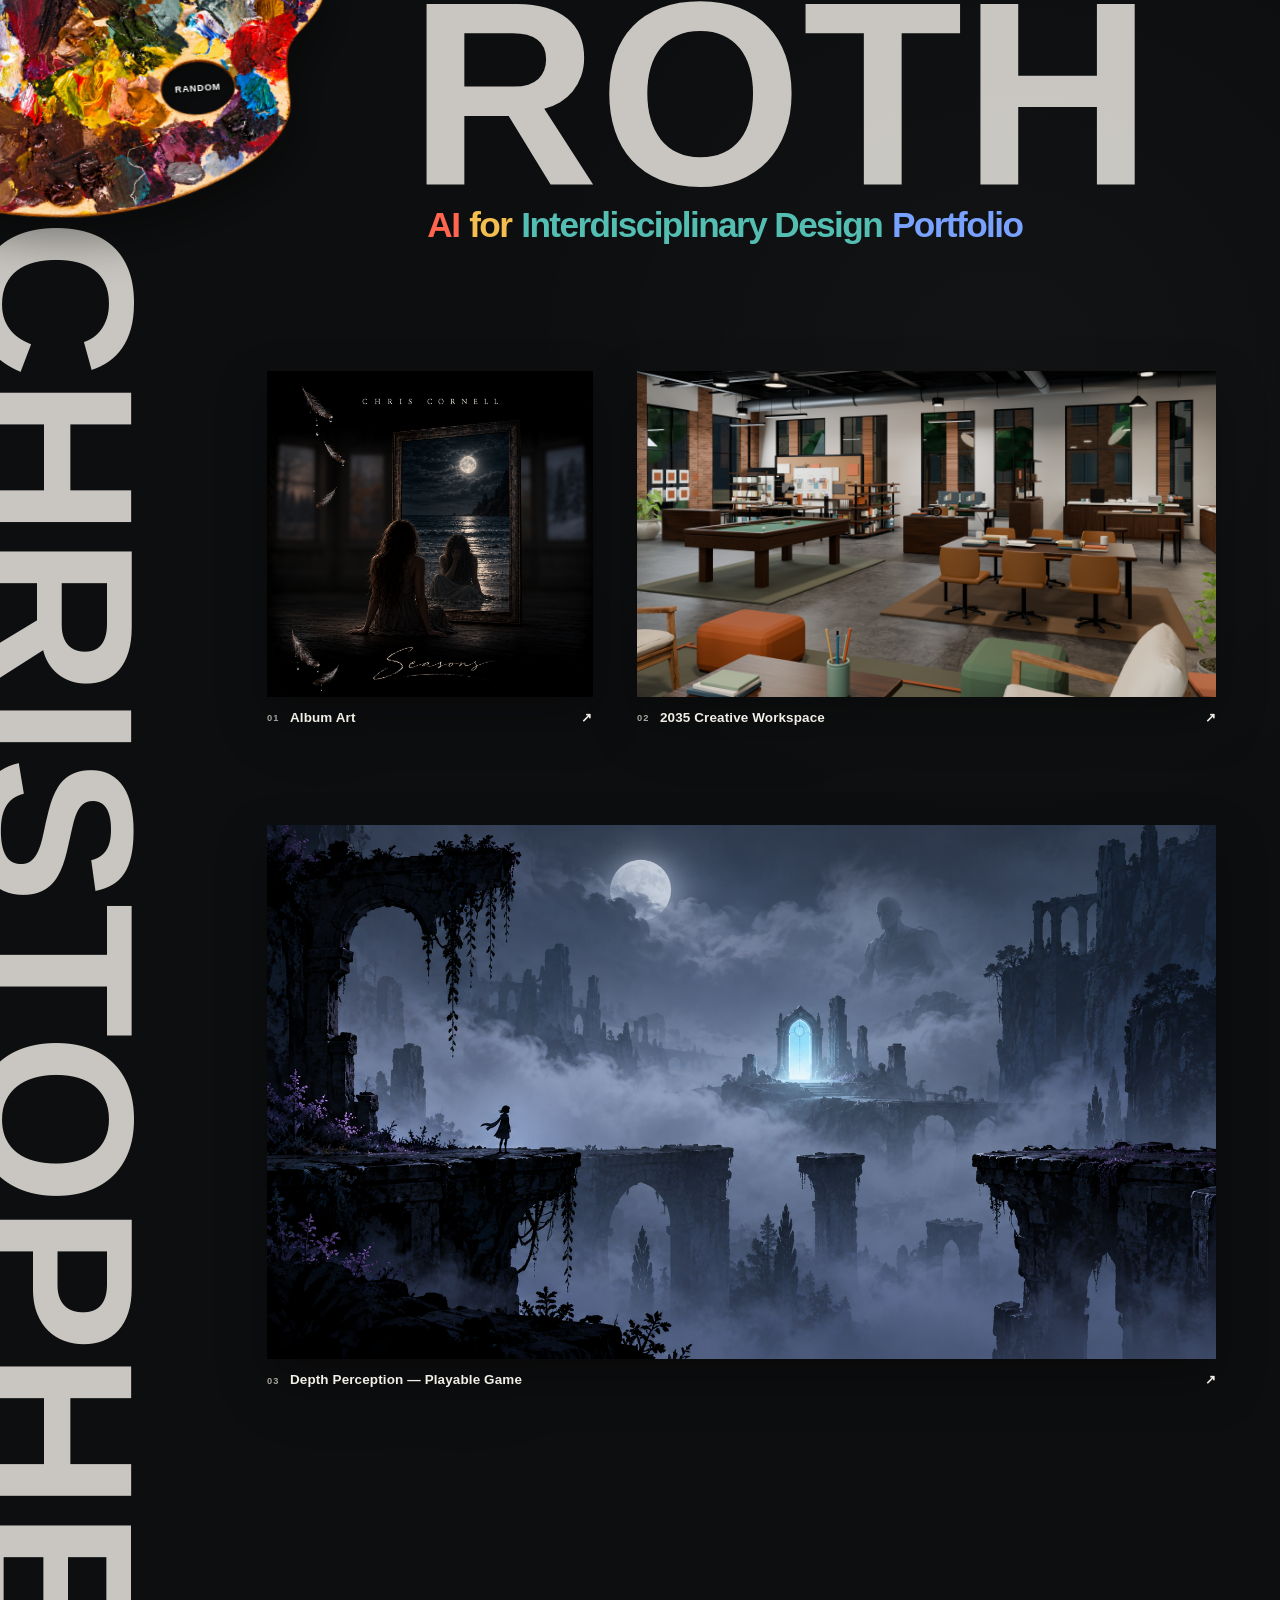
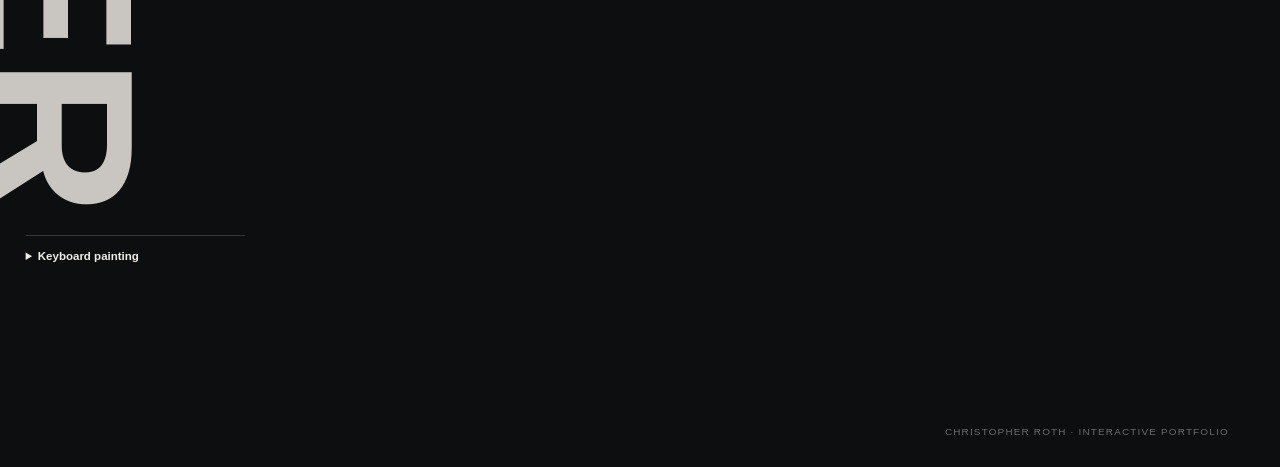
==== commit 8a26504e: "Embed playable Depth Perception game" ====
--- a/index.html
+++ b/index.html
@@ -58,7 +58,7 @@
             <span class="home-project-image depth-image">
               <img src="assets/depth/depth-perception-hero.png" width="1792" height="1024" alt="A small figure crosses moonlit ruins toward a glowing doorway in the Depth Perception game concept" loading="lazy">
             </span>
-            <span class="home-project-label"><small>03</small> Depth Perception — Game Design <i aria-hidden="true">↗</i></span>
+            <span class="home-project-label"><small>03</small> Depth Perception — Playable Game <i aria-hidden="true">↗</i></span>
           </a>
         </nav>
 
--- a/css/style.css
+++ b/css/style.css
@@ -1423,6 +1423,92 @@
   }
 }
 
+/* Embedded Depth Perception game */
+
+.game-showcase-intro {
+  display: grid;
+  grid-template-columns: minmax(0, 1.05fr) minmax(280px, 0.75fr);
+  gap: clamp(2rem, 5vw, 6rem);
+  align-items: end;
+  margin-bottom: clamp(2.8rem, 6vw, 5.5rem);
+}
+
+.game-showcase-intro h1 {
+  max-width: 10ch;
+  margin: 0;
+  font-size: clamp(3rem, 7vw, 7rem);
+  letter-spacing: -0.075em;
+  line-height: 0.9;
+}
+
+.playable-game {
+  margin-bottom: clamp(4rem, 8vw, 7rem);
+}
+
+.game-embed-shell {
+  border-color: rgba(85, 190, 178, 0.42);
+  background: #050711;
+  box-shadow: 0 36px 100px rgba(0, 0, 0, 0.55);
+}
+
+.game-embed {
+  display: block;
+  width: 100%;
+  height: min(76vw, 920px);
+  min-height: 640px;
+  border: 0;
+  background: #080817;
+}
+
+.game-control-guide {
+  display: grid;
+  grid-template-columns: repeat(6, minmax(0, 1fr));
+  gap: 1px;
+  margin-top: 1px;
+  background: rgba(241, 238, 231, 0.15);
+}
+
+.game-control-guide p {
+  min-height: 72px;
+  margin: 0;
+  padding: 0.9rem 0.75rem;
+  background: #101113;
+  color: var(--muted);
+  font-size: 0.68rem;
+  line-height: 1.45;
+}
+
+.game-control-guide strong {
+  display: block;
+  margin-bottom: 0.25rem;
+  color: var(--ink);
+  font-size: 0.62rem;
+  letter-spacing: 0.06em;
+  text-transform: uppercase;
+}
+
+@media (max-width: 900px) {
+  .game-showcase-intro {
+    grid-template-columns: 1fr;
+    align-items: start;
+  }
+
+  .game-control-guide {
+    grid-template-columns: repeat(3, minmax(0, 1fr));
+  }
+}
+
+@media (max-width: 720px) {
+  .game-embed {
+    height: 68vh;
+    min-height: 420px;
+  }
+
+  .game-control-guide {
+    grid-template-columns: repeat(2, minmax(0, 1fr));
+  }
+}
+
 /* Depth Perception portfolio integration */
 
 .depth-project {
